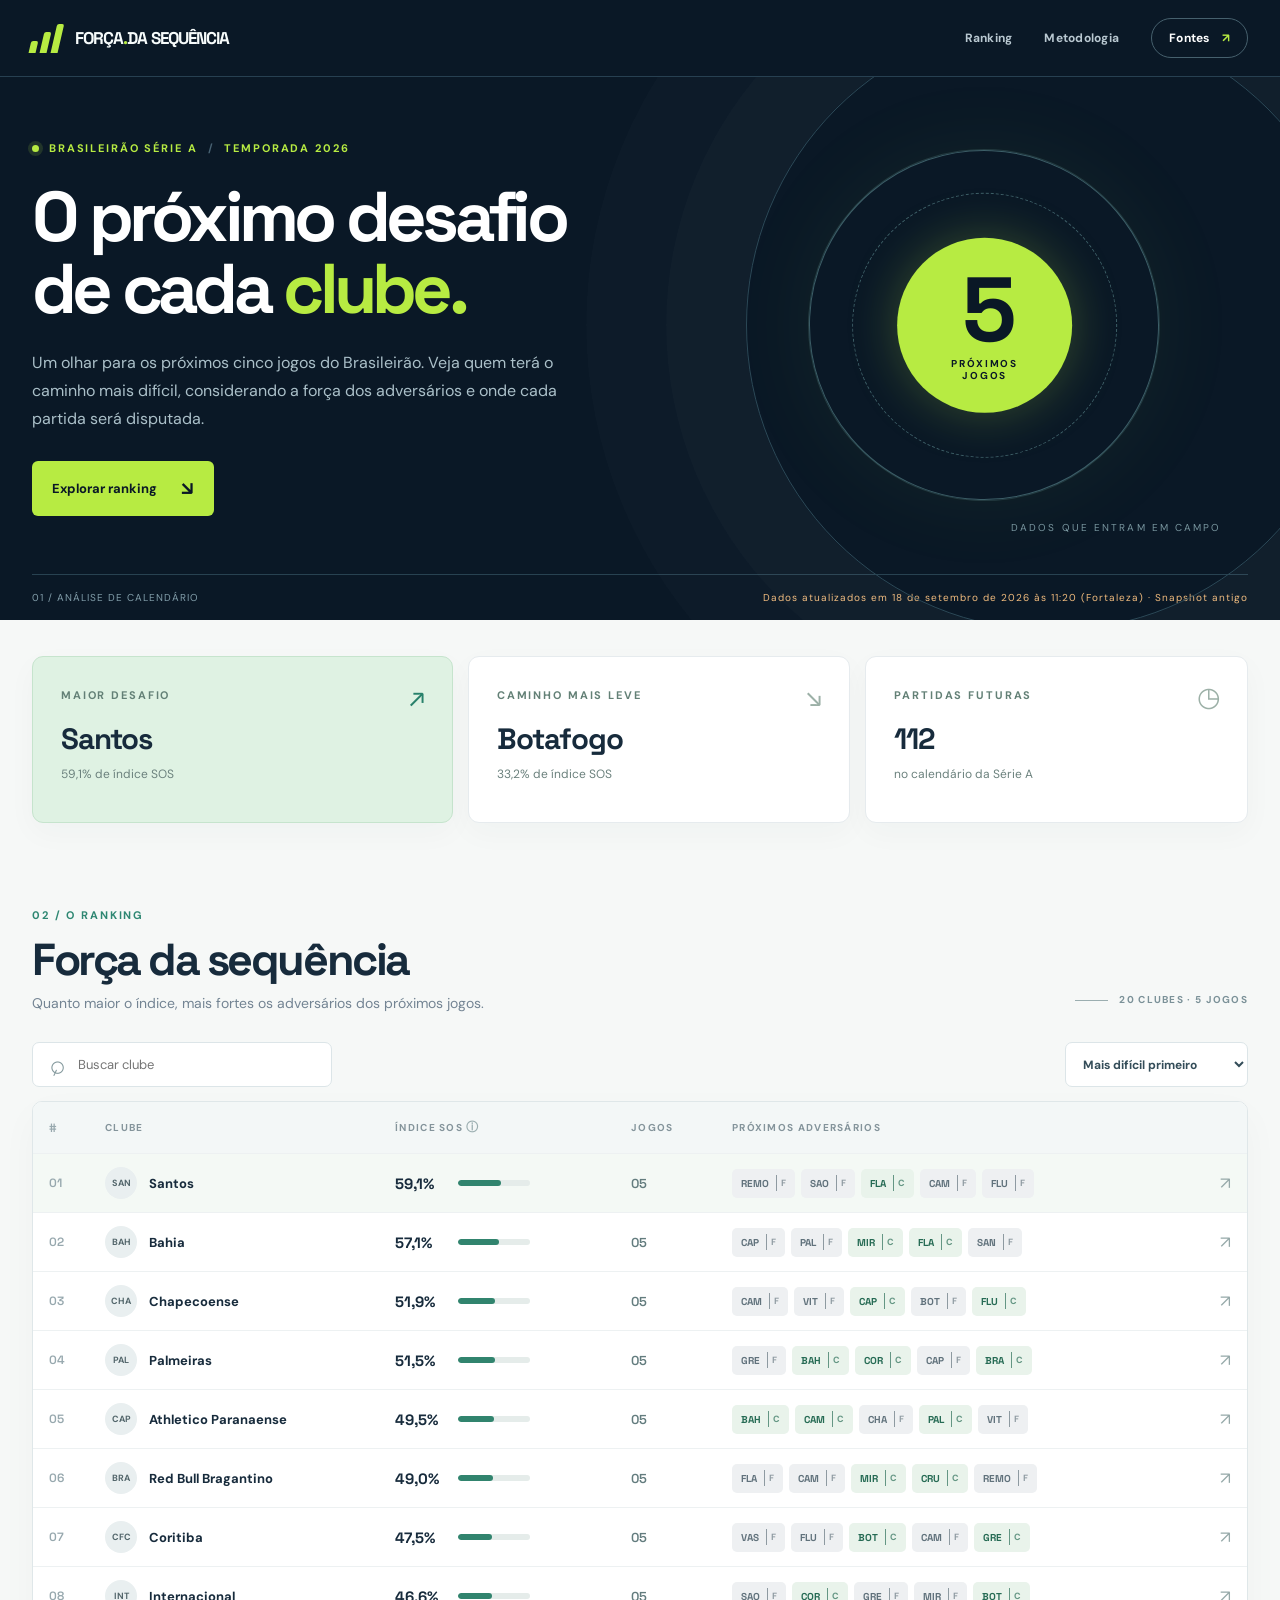
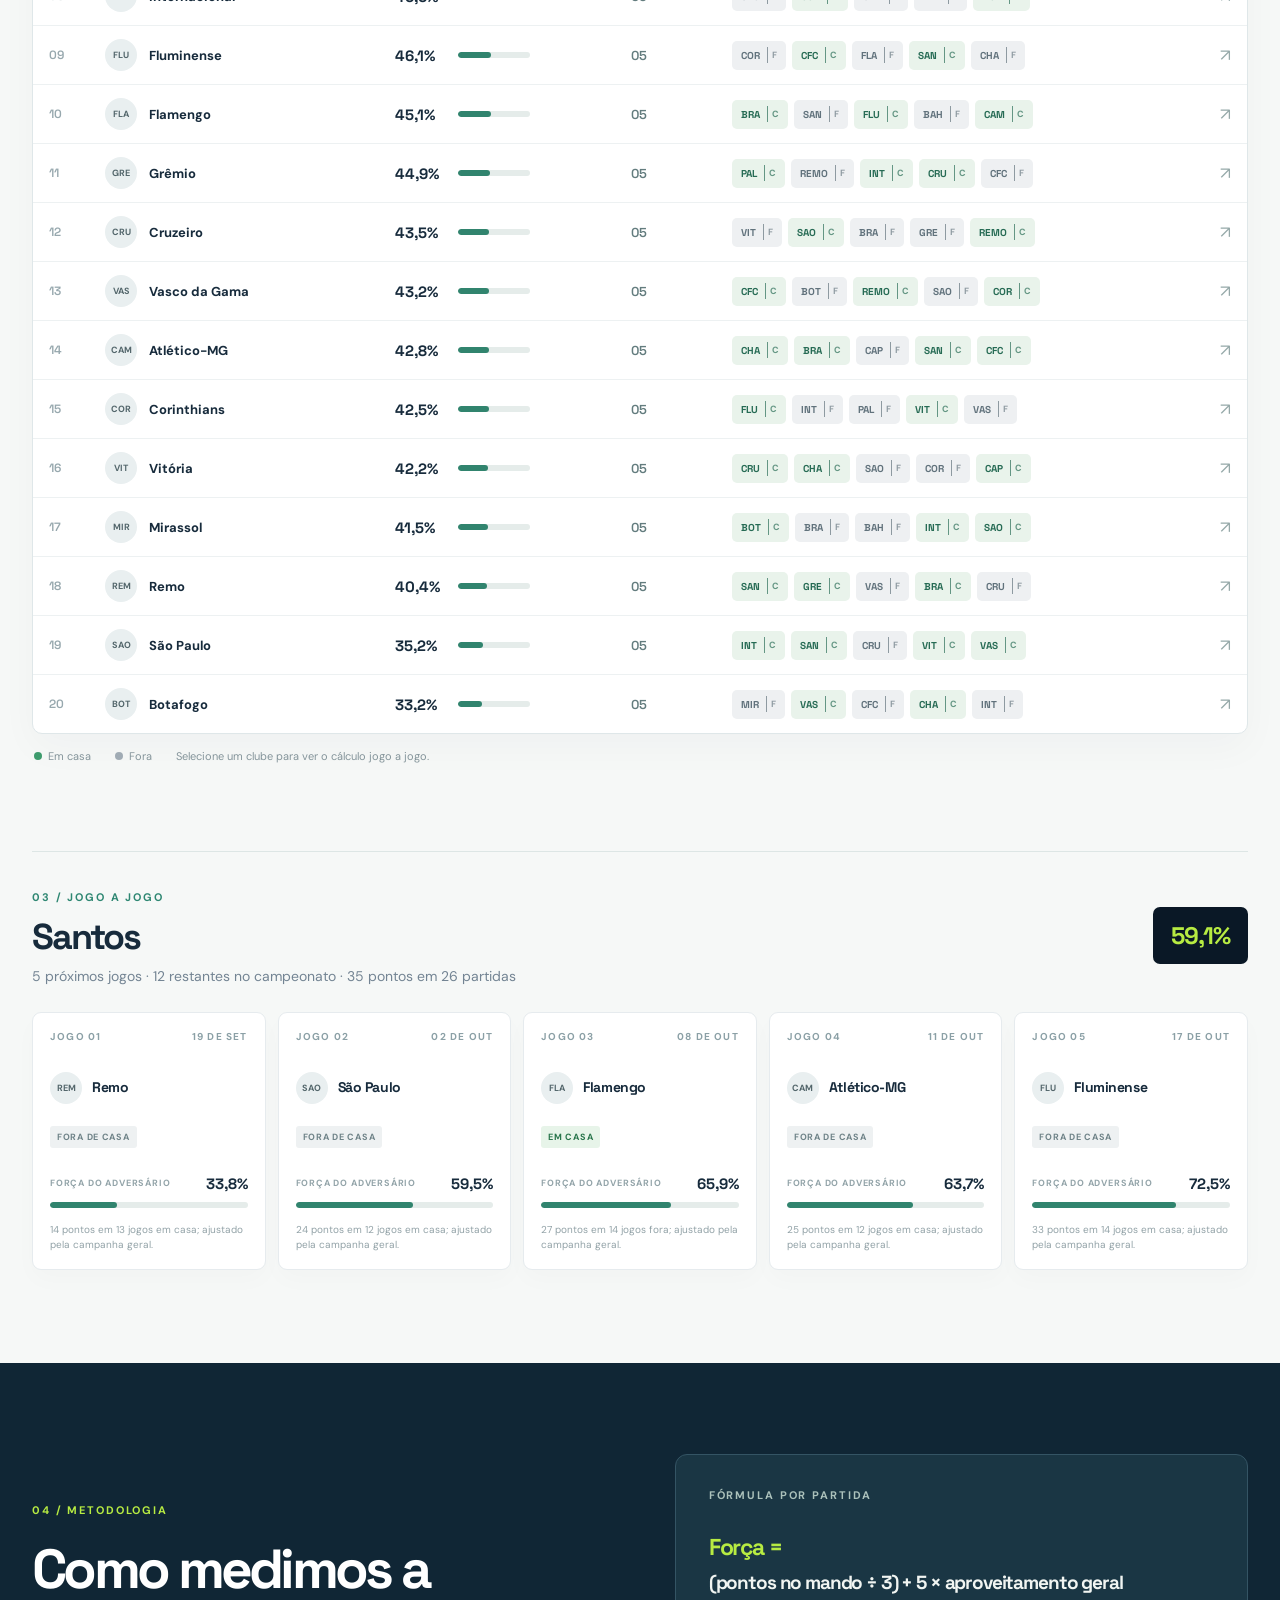
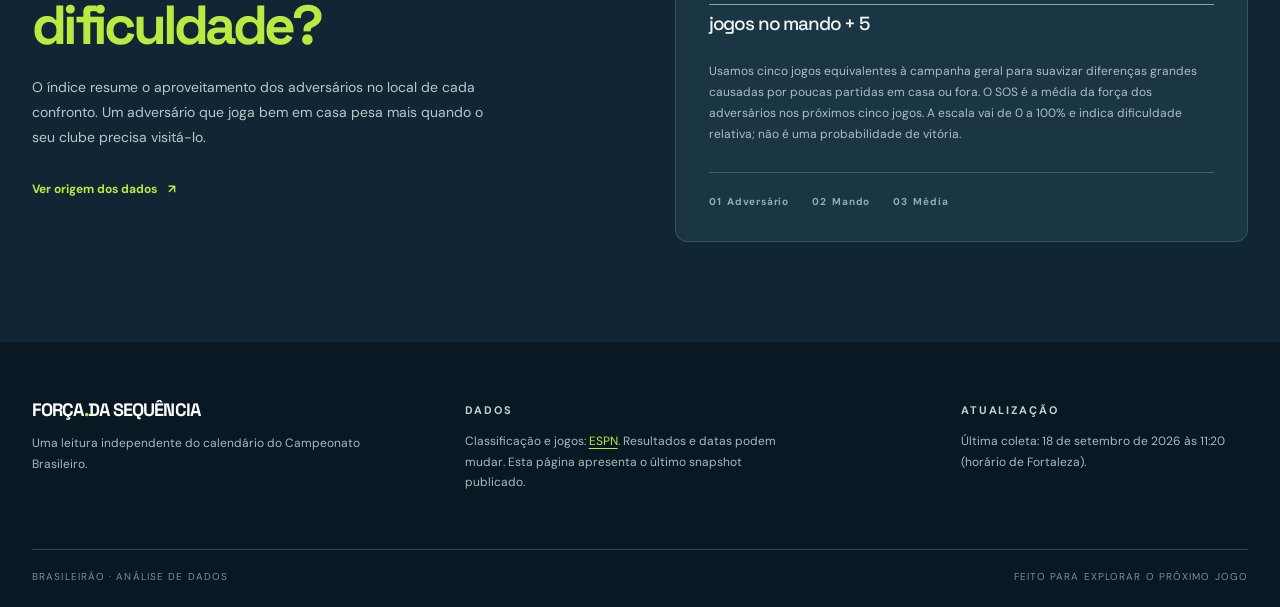
==== index.html @ 2ea79697 "feat: cria site de força da sequência do Brasileirão - substitui a coleta por páginas HTML por dados" ====
<!doctype html>
<html lang="pt-BR">
<head>
  <meta charset="utf-8">
  <meta name="viewport" content="width=device-width, initial-scale=1">
  <meta name="theme-color" content="#0a1826">
  <meta name="description" content="Ranking de dificuldade dos próximos cinco jogos de cada clube do Brasileirão Série A, com dados da ESPN e ajuste por mando de campo.">
  <title>Força da sequência | Brasileirão</title>
  <link rel="icon" type="image/svg+xml" href="favicon.svg">
  <link rel="preconnect" href="https://fonts.googleapis.com">
  <link rel="preconnect" href="https://fonts.gstatic.com" crossorigin>
  <link href="https://fonts.googleapis.com/css2?family=DM+Sans:wght@400;500;600;700&family=Space+Grotesk:wght@400;500;600;700&display=swap" rel="stylesheet">
  <link rel="stylesheet" href="assets/style.css">
  <script src="assets/app.js" defer></script>
</head>
<body>
  <header class="site-header">
    <div class="shell header-inner">
      <a class="brand" href="#top" aria-label="Força da sequência, início"><span class="brand-mark" aria-hidden="true"><i></i><i></i><i></i></span><span>FORÇA<span class="brand-accent">.</span>DA SEQUÊNCIA</span></a>
      <nav aria-label="Navegação principal"><a href="#ranking">Ranking</a><a href="#metodologia">Metodologia</a><a class="source-link" href="#fontes">Fontes <span aria-hidden="true">↗</span></a></nav>
    </div>
  </header>

  <main id="top">
    <section class="hero">
      <div class="shell hero-grid">
        <div class="hero-copy">
          <div class="eyebrow"><span class="live-dot"></span> BRASILEIRÃO SÉRIE A <span class="eyebrow-divider">/</span> <span id="season-label">TEMPORADA</span></div>
          <h1>O próximo desafio<br>de cada <em>clube.</em></h1>
          <p>Um olhar para os próximos cinco jogos do Brasileirão. Veja quem terá o caminho mais difícil, considerando a força dos adversários e onde cada partida será disputada.</p>
          <a class="primary-link" href="#ranking">Explorar ranking <span aria-hidden="true">↘</span></a>
        </div>
        <div class="hero-visual" aria-hidden="true">
          <div class="pitch pitch-outer"><div class="pitch pitch-middle"><div class="pitch pitch-inner"><span>5</span><small>PRÓXIMOS<br>JOGOS</small></div></div></div>
          <span class="visual-caption">DADOS QUE ENTRAM EM CAMPO</span>
        </div>
      </div>
      <div class="shell hero-bottom"><span>01 / ANÁLISE DE CALENDÁRIO</span><span id="refresh-label">Carregando dados…</span></div>
    </section>

    <section class="overview shell" aria-label="Resumo do ranking">
      <div class="overview-card overview-lead"><span class="stat-kicker">MAIOR DESAFIO</span><div class="stat-value" id="hardest-team">—</div><span class="stat-note" id="hardest-score">Aguardando dados</span><span class="stat-icon" aria-hidden="true">↗</span></div>
      <div class="overview-card"><span class="stat-kicker">CAMINHO MAIS LEVE</span><div class="stat-value" id="easiest-team">—</div><span class="stat-note" id="easiest-score">Aguardando dados</span><span class="stat-icon" aria-hidden="true">↘</span></div>
      <div class="overview-card"><span class="stat-kicker">PARTIDAS FUTURAS</span><div class="stat-value" id="remaining-games">—</div><span class="stat-note">no calendário da Série A</span><span class="stat-icon" aria-hidden="true">◷</span></div>
    </section>

    <section id="ranking" class="ranking-section shell">
      <div class="section-heading"><div><span class="section-kicker">02 / O RANKING</span><h2>Força da sequência</h2><p>Quanto maior o índice, mais fortes os adversários dos próximos jogos.</p></div><div class="heading-aside"><span class="aside-line"></span> 20 CLUBES · 5 JOGOS</div></div>
      <div class="toolbar"><label class="search-box"><span aria-hidden="true">⌕</span><span class="sr-only">Buscar clube</span><input id="search" type="search" placeholder="Buscar clube" autocomplete="off"></label><label class="sort-box"><span class="sr-only">Ordenar ranking</span><select id="sort"><option value="hardest">Mais difícil primeiro</option><option value="easiest">Mais fácil primeiro</option></select></label></div>
      <div class="table-frame"><table><thead><tr><th class="rank-cell">#</th><th>CLUBE</th><th>ÍNDICE SOS <span title="Média da força dos adversários no local dos próximos cinco jogos">ⓘ</span></th><th>JOGOS</th><th>PRÓXIMOS ADVERSÁRIOS</th><th class="action-cell"></th></tr></thead><tbody id="ranking-body"><tr><td colspan="6" class="table-message">Carregando ranking…</td></tr></tbody></table></div>
      <p class="table-footnote"><span class="legend-item"><i class="legend-home"></i> Em casa</span><span class="legend-item"><i class="legend-away"></i> Fora</span><span>Selecione um clube para ver o cálculo jogo a jogo.</span></p>
      <div id="page-error" class="page-error" role="alert" hidden></div>
    </section>

    <section id="detalhes" class="detail-section shell" aria-live="polite"><div class="detail-heading"><div><span class="section-kicker">03 / JOGO A JOGO</span><h2 id="detail-title">Selecione um clube</h2><p id="detail-subtitle">Veja como cada adversário contribui para o índice.</p></div><span class="detail-score" id="detail-score">—</span></div><div class="game-grid" id="game-grid"></div></section>

    <section id="metodologia" class="method-section"><div class="shell method-grid"><div><span class="section-kicker">04 / METODOLOGIA</span><h2>Como medimos a<br><em>dificuldade?</em></h2><p>O índice resume o aproveitamento dos adversários no local de cada confronto. Um adversário que joga bem em casa pesa mais quando o seu clube precisa visitá-lo.</p><a href="#fontes">Ver origem dos dados <span aria-hidden="true">↗</span></a></div><div class="formula-panel"><div class="formula-label">FÓRMULA POR PARTIDA</div><div class="formula">Força = <span>(pontos no mando ÷ 3) + 5 × aproveitamento geral</span><b>jogos no mando + 5</b></div><p>Usamos cinco jogos equivalentes à campanha geral para suavizar diferenças grandes causadas por poucas partidas em casa ou fora. O SOS é a média da força dos adversários nos próximos cinco jogos. A escala vai de 0 a 100% e indica dificuldade relativa; não é uma probabilidade de vitória.</p><div class="formula-meta"><span>01&nbsp; Adversário</span><span>02&nbsp; Mando</span><span>03&nbsp; Média</span></div></div></div></section>
  </main>

  <footer id="fontes"><div class="shell footer-grid"><div><span class="footer-brand">FORÇA<span>.</span>DA SEQUÊNCIA</span><p>Uma leitura independente do calendário do Campeonato Brasileiro.</p></div><div><span class="footer-label">DADOS</span><p>Classificação e jogos: <a id="standings-link" href="https://www.espn.com.br/futebol/classificacao/_/liga/bra.1" target="_blank" rel="noopener noreferrer">ESPN</a>. Resultados e datas podem mudar. Esta página apresenta o último snapshot publicado.</p></div><div><span class="footer-label">ATUALIZAÇÃO</span><p id="footer-updated">Carregando…</p></div></div><div class="shell footer-bottom"><span>BRASILEIRÃO · ANÁLISE DE DADOS</span><span>FEITO PARA EXPLORAR O PRÓXIMO JOGO</span></div></footer>
</body>
</html>
---- assets/style.css ----
:root{--navy:#0a1826;--navy-2:#102336;--ink:#172b3c;--muted:#738493;--line:#e6ebee;--paper:#f6f8f7;--green:#b7eb42;--teal:#176f69;--white:#fff}
*{box-sizing:border-box}html{scroll-behavior:smooth}body{margin:0;background:var(--paper);color:var(--ink);font-family:'DM Sans',sans-serif}button,input,select{font:inherit}a{color:inherit;text-decoration:none}.shell{width:min(1240px,calc(100% - 64px));margin:auto}.sr-only{position:absolute;width:1px;height:1px;padding:0;margin:-1px;overflow:hidden;clip:rect(0,0,0,0);white-space:nowrap;border:0}
.site-header{background:var(--navy);color:#f6fbfb;border-bottom:1px solid #274051}.header-inner{height:76px;display:flex;align-items:center;justify-content:space-between;gap:24px}.brand{display:flex;align-items:center;gap:13px;font-family:'Space Grotesk',sans-serif;font-weight:700;font-size:17px;letter-spacing:-.055em;white-space:nowrap}.brand-accent,.footer-brand span{color:var(--green)}.brand-mark{width:30px;height:30px;display:flex;align-items:flex-end;gap:4px;transform:skew(-13deg)}.brand-mark i{display:block;width:7px;background:var(--green);border-radius:2px 2px 0 0}.brand-mark i:nth-child(1){height:12px}.brand-mark i:nth-child(2){height:21px}.brand-mark i:nth-child(3){height:29px}.site-header nav{display:flex;align-items:center;gap:32px;font-size:12px;font-weight:700;letter-spacing:.02em}.site-header nav a{color:#b9c8d1;transition:color .2s}.site-header nav a:hover{color:var(--green)}.site-header nav .source-link{border:1px solid #46606d;border-radius:99px;padding:11px 17px;color:white}.source-link span{margin-left:9px;color:var(--green)}
.hero{background:var(--navy);color:var(--white);overflow:hidden}.hero-grid{min-height:480px;display:grid;grid-template-columns:1.3fr 1fr;align-items:center;position:relative}.hero-copy{padding:64px 0 58px;position:relative;z-index:2}.eyebrow,.section-kicker,.stat-kicker,.formula-label,.footer-label{font-size:11px;letter-spacing:.17em;font-weight:700}.eyebrow{display:flex;align-items:center;gap:10px;color:var(--green)}.eyebrow-divider{color:#486273}.live-dot{height:7px;width:7px;border-radius:50%;background:var(--green);box-shadow:0 0 0 4px #b7eb4222}.hero h1,.method-section h2{font:700 clamp(46px,5.5vw,78px)/1.02 'Space Grotesk',sans-serif;letter-spacing:-.067em;margin:27px 0 23px}.hero h1 em,.method-section h2 em{font-style:normal;color:var(--green)}.hero-copy>p{font-size:16px;line-height:1.75;color:#abc0c9;max-width:580px;margin:0 0 28px}.primary-link{background:var(--green);color:var(--navy);border-radius:6px;padding:15px 20px;display:inline-flex;gap:24px;align-items:center;font-weight:700;font-size:13px;transition:transform .2s,background .2s}.primary-link:hover{transform:translateY(-2px);background:#c9fa64}.primary-link span{font-size:19px}.hero-visual{height:100%;min-height:400px;position:relative;display:grid;place-items:center}.hero-visual:before{content:'';position:absolute;width:610px;height:610px;border:1px solid #2c4957;border-radius:50%;left:5%;top:50%;transform:translateY(-50%);box-shadow:0 0 0 80px #ffffff04,0 0 0 160px #ffffff03}.pitch{border:1px solid #3c5e67;border-radius:50%;display:grid;place-items:center}.pitch-outer{width:350px;height:350px;transform:rotate(-19deg);box-shadow:0 0 0 1px #44666a66,0 0 90px #9adc3b10}.pitch-middle{width:265px;height:265px;border-style:dashed}.pitch-inner{width:175px;height:175px;background:var(--green);color:var(--navy);display:flex;flex-direction:column;justify-content:center;align-items:center;transform:rotate(19deg);border:none;box-shadow:0 0 50px #b7eb4240}.pitch-inner span{font:700 91px/.9 'Space Grotesk',sans-serif;letter-spacing:-.1em}.pitch-inner small{font-size:10px;line-height:1.2;letter-spacing:.19em;font-weight:700;text-align:center;margin-top:7px}.visual-caption{position:absolute;bottom:40px;right:5%;font-size:10px;color:#78959e;letter-spacing:.21em}.hero-bottom{height:46px;border-top:1px solid #284251;display:flex;align-items:center;justify-content:space-between;color:#829eaa;font-size:10px;letter-spacing:.1em}.hero-bottom .stale{color:#f1bb7d}
.overview{display:grid;grid-template-columns:1.1fr 1fr 1fr;gap:15px;margin-top:36px;margin-bottom:80px}.overview-card{background:#fff;border:1px solid var(--line);border-radius:11px;padding:26px 28px 25px;min-height:167px;position:relative;box-shadow:0 10px 30px #1b354508}.overview-lead{background:#dff2e3;border-color:#c6e4cd}.stat-kicker{color:#638076}.stat-value{font:700 clamp(22px,2.3vw,30px)/1.2 'Space Grotesk',sans-serif;letter-spacing:-.04em;margin:18px 0 5px;max-width:90%}.stat-note{font-size:12px;color:#6b817d}.stat-icon{position:absolute;right:26px;top:22px;color:#9cb0a7;font-size:27px;font-family:'Space Grotesk',sans-serif}.overview-lead .stat-icon{color:#28816b}
.ranking-section{padding-bottom:88px;scroll-margin-top:28px}.section-heading{display:flex;justify-content:space-between;align-items:end;margin-bottom:28px}.section-kicker{color:#2e8772}.section-heading h2,.detail-heading h2{font:700 clamp(31px,3.5vw,46px)/1.08 'Space Grotesk',sans-serif;letter-spacing:-.055em;margin:12px 0 9px}.section-heading p,.detail-heading p{color:var(--muted);font-size:14px;margin:0;line-height:1.5}.heading-aside{font-size:10px;letter-spacing:.13em;font-weight:700;color:#7b9198;white-space:nowrap;padding-bottom:8px}.aside-line{display:inline-block;width:33px;height:1px;background:#9baeb0;vertical-align:middle;margin-right:8px}.toolbar{display:flex;justify-content:space-between;gap:12px;margin-bottom:14px}.search-box,.sort-box{background:#fff;border:1px solid #dce5e8;border-radius:7px;display:flex;align-items:center;height:45px}.search-box{width:300px;padding:0 15px;gap:12px}.search-box span[aria-hidden]{font-size:27px;line-height:1;color:#84999d;transform:rotate(-20deg)}.search-box input{border:0;outline:0;min-width:0;width:100%;font-size:13px;background:transparent;color:var(--ink)}.search-box:focus-within,.sort-box:focus-within{outline:2px solid #76b799;outline-offset:1px}.sort-box select{height:100%;padding:0 34px 0 13px;border:0;outline:0;background:transparent;font-size:12px;font-weight:700;color:#344d59;cursor:pointer}.table-frame{border:1px solid #dfe7e9;background:white;border-radius:10px;overflow-x:auto;box-shadow:0 14px 38px #162b3b08}table{border-collapse:collapse;width:100%;min-width:920px}thead{background:#f3f7f7}th{text-align:left;font-size:10px;letter-spacing:.13em;color:#84949b;font-weight:700;padding:17px 16px;white-space:nowrap}th:nth-child(2){min-width:210px}th:nth-child(3){min-width:174px}th:nth-child(5){min-width:360px}th span{letter-spacing:0;font-size:12px;color:#9baeb0}tbody tr{border-top:1px solid #edf1f2;transition:background .15s}tbody tr:hover,tbody tr.selected{background:#f4f9f5}td{padding:13px 16px;font-size:13px}.rank-cell{width:56px;color:#97a8ae;font:600 12px 'Space Grotesk',sans-serif}.team-button{border:0;background:transparent;cursor:pointer;display:flex;align-items:center;gap:12px;text-align:left;padding:0;color:var(--ink);font-weight:700;max-width:100%}.team-button:hover span:last-child{text-decoration:underline;text-decoration-color:#73b78d;text-underline-offset:3px}.team-badge{height:32px;width:32px;flex:0 0 32px;display:grid;place-items:center;background:#e9eff0;border-radius:50%;font-size:9px;font-weight:700;color:#53666b;position:relative;overflow:hidden}.team-badge img{height:28px;width:28px;object-fit:contain;position:absolute;background:#e9eff0}.score-cell{display:flex;align-items:center;gap:12px}.score-cell strong{font:700 15px 'Space Grotesk',sans-serif;min-width:51px}.score-track,.game-track{display:block;background:#e5ecea;height:6px;border-radius:5px;overflow:hidden}.score-track{width:72px}.score-fill,.game-track span{display:block;height:100%;background:#31846e;border-radius:5px}.games-count{font:600 13px 'Space Grotesk',sans-serif;color:#637c7e}.opponent-list{display:flex;gap:6px;white-space:nowrap}.opponent-chip{height:29px;display:flex;align-items:center;border-radius:5px;background:#e9f3eb;color:#266b54;padding:0 5px 0 9px;gap:7px}.opponent-chip.away{background:#eef0f2;color:#61727c}.opponent-chip b{font:700 10px 'Space Grotesk',sans-serif}.opponent-chip small{font:700 9px 'DM Sans',sans-serif;opacity:.68;padding:2px 4px;border-left:1px solid currentColor}.action-cell{width:34px;color:#96a9a9}.row-arrow{font-size:17px}.table-message{text-align:center;padding:42px;color:#71838b}.table-footnote{margin:15px 2px 0;color:#84949a;display:flex;gap:24px;align-items:center;font-size:11px;flex-wrap:wrap}.legend-item{display:inline-flex;align-items:center;gap:6px}.legend-item i{width:8px;height:8px;display:inline-block;border-radius:50%}.legend-home{background:#3d9b6d}.legend-away{background:#a0abb4}.page-error{background:#fff1e8;color:#8a3a19;padding:16px;border-radius:7px;margin-top:16px;font-size:13px;line-height:1.5}
.detail-section{padding:33px 0 93px;border-top:1px solid #dde6e5;scroll-margin-top:26px}.detail-heading{display:flex;justify-content:space-between;align-items:center;gap:20px;margin-bottom:25px}.detail-heading h2{font-size:36px}.detail-score{background:var(--navy);color:var(--green);font:700 24px 'Space Grotesk',sans-serif;letter-spacing:-.04em;border-radius:7px;padding:13px 18px}.game-grid{display:grid;grid-template-columns:repeat(5,minmax(0,1fr));gap:12px}.game-card{min-width:0;background:white;border:1px solid var(--line);border-radius:9px;padding:17px;box-shadow:0 10px 25px #1a3b4805}.game-top{display:flex;justify-content:space-between;color:#8ba0a6;font-size:10px;letter-spacing:.12em;font-weight:700}.game-opponent{display:flex;align-items:center;gap:10px;margin:25px 0 16px;min-height:40px}.game-opponent strong{font:700 14px/1.2 'Space Grotesk',sans-serif;letter-spacing:-.03em}.venue-tag{font-size:9px;letter-spacing:.08em;font-weight:700;padding:5px 7px;background:#e7f4e9;border-radius:3px;color:#28754b}.venue-tag.away{background:#eef1f2;color:#6f8388}.game-score{display:flex;justify-content:space-between;align-items:center;gap:8px;margin-top:29px}.game-score span{font-size:9px;line-height:1.2;letter-spacing:.09em;font-weight:700;color:#93a4a9}.game-score b{font:700 15px 'Space Grotesk',sans-serif}.game-track{margin-top:9px}.game-explanation{font-size:10px;line-height:1.5;color:#92a2a7;margin:14px 0 0}.no-games{font-size:14px;color:var(--muted)}
.method-section{background:#102635;color:white;padding:91px 0 100px}.method-grid{display:grid;grid-template-columns:1fr 1.1fr;gap:10%;align-items:center}.method-section .section-kicker{color:var(--green)}.method-section h2{font-size:clamp(39px,4.3vw,59px);margin:22px 0}.method-grid>div:first-child>p{color:#b7c8cb;font-size:14px;line-height:1.8;max-width:455px}.method-grid a{font-size:12px;color:var(--green);font-weight:700;display:inline-block;margin-top:17px}.method-grid a span{margin-left:8px}.formula-panel{background:#1a3644;border:1px solid #345464;border-radius:12px;padding:33px}.formula-label{color:#abc1bb}.formula{margin:31px 0 24px;color:var(--green);font:700 23px/1.3 'Space Grotesk',sans-serif;letter-spacing:-.05em}.formula span,.formula b{display:block;font-size:19px;color:#f1f5f2}.formula span{margin-top:8px;border-bottom:1px solid #89a5a2;padding-bottom:9px}.formula b{padding-top:7px;font-weight:500}.formula-panel p{font-size:12px;line-height:1.75;color:#acbfc5}.formula-meta{border-top:1px solid #41606d;margin-top:27px;padding-top:22px;display:flex;gap:23px;color:#92afad;font-size:10px;letter-spacing:.08em;font-weight:700}
footer{background:#091923;color:#a8bac1;padding:56px 0 0}.footer-grid{display:grid;grid-template-columns:1.2fr 1.4fr .9fr;gap:50px}.footer-brand{font:700 18px 'Space Grotesk',sans-serif;color:white;letter-spacing:-.05em}.footer-label{color:#c0d3d4}.footer-grid p{line-height:1.7;font-size:12px;max-width:330px}.footer-grid a{color:var(--green);text-decoration:underline;text-underline-offset:3px}.footer-bottom{border-top:1px solid #2d4650;margin-top:45px;padding:20px 0 24px;display:flex;justify-content:space-between;font-size:10px;letter-spacing:.11em;color:#779198}
@media(max-width:1000px){.game-grid{grid-template-columns:repeat(3,minmax(0,1fr))}.hero-visual{opacity:.65}.hero-grid{grid-template-columns:1.3fr .7fr}.pitch-outer{width:280px;height:280px}.pitch-middle{width:210px;height:210px}.pitch-inner{width:145px;height:145px}.pitch-inner span{font-size:72px}.method-grid{gap:5%}}
@media(max-width:700px){.shell{width:min(100% - 34px,560px)}.header-inner{height:65px}.brand{font-size:14px}.brand-mark{transform:skew(-13deg) scale(.85)}.site-header nav{gap:15px;font-size:11px}.site-header nav a:nth-child(2){display:none}.site-header nav .source-link{padding:8px 10px}.hero-grid{min-height:440px;display:block}.hero-copy{padding:65px 0 70px}.hero h1{font-size:clamp(44px,9.2vw,65px)}.hero-copy>p{font-size:14px;max-width:430px}.hero-visual{position:absolute;right:-215px;top:60px;opacity:.22;min-height:0;width:390px;height:370px}.visual-caption{display:none}.hero-bottom{height:auto;min-height:51px;gap:14px;font-size:9px;line-height:1.5}.hero-bottom span:last-child{text-align:right}.overview{grid-template-columns:1fr 1fr;margin-top:19px;margin-bottom:67px}.overview-lead{grid-column:span 2}.overview-card{padding:21px;min-height:136px}.stat-value{font-size:21px}.stat-icon{right:18px;top:18px;font-size:23px}.section-heading{align-items:start}.heading-aside{display:none}.section-heading h2{font-size:34px}.toolbar{flex-wrap:wrap}.search-box{flex:1;min-width:180px}.sort-box{flex:1;min-width:170px}.sort-box select{width:100%}.detail-section{padding-bottom:70px}.detail-heading h2{font-size:31px}.detail-score{font-size:18px;padding:11px}.game-grid{grid-template-columns:repeat(2,minmax(0,1fr))}.method-section{padding:65px 0}.method-grid{grid-template-columns:1fr;gap:38px}.method-section h2{font-size:43px}.formula-panel{padding:24px}.footer-grid{grid-template-columns:1fr;gap:18px}.footer-bottom span:last-child{display:none}}
@media(max-width:420px){.brand{font-size:12px;gap:7px}.site-header nav a:first-child{display:none}.overview-card:not(.overview-lead) .stat-value{font-size:18px}.game-grid{grid-template-columns:1fr}.game-card{padding:20px}.game-opponent{margin:18px 0}.game-score{margin-top:18px}.formula{font-size:20px}.formula span,.formula b{font-size:16px}}
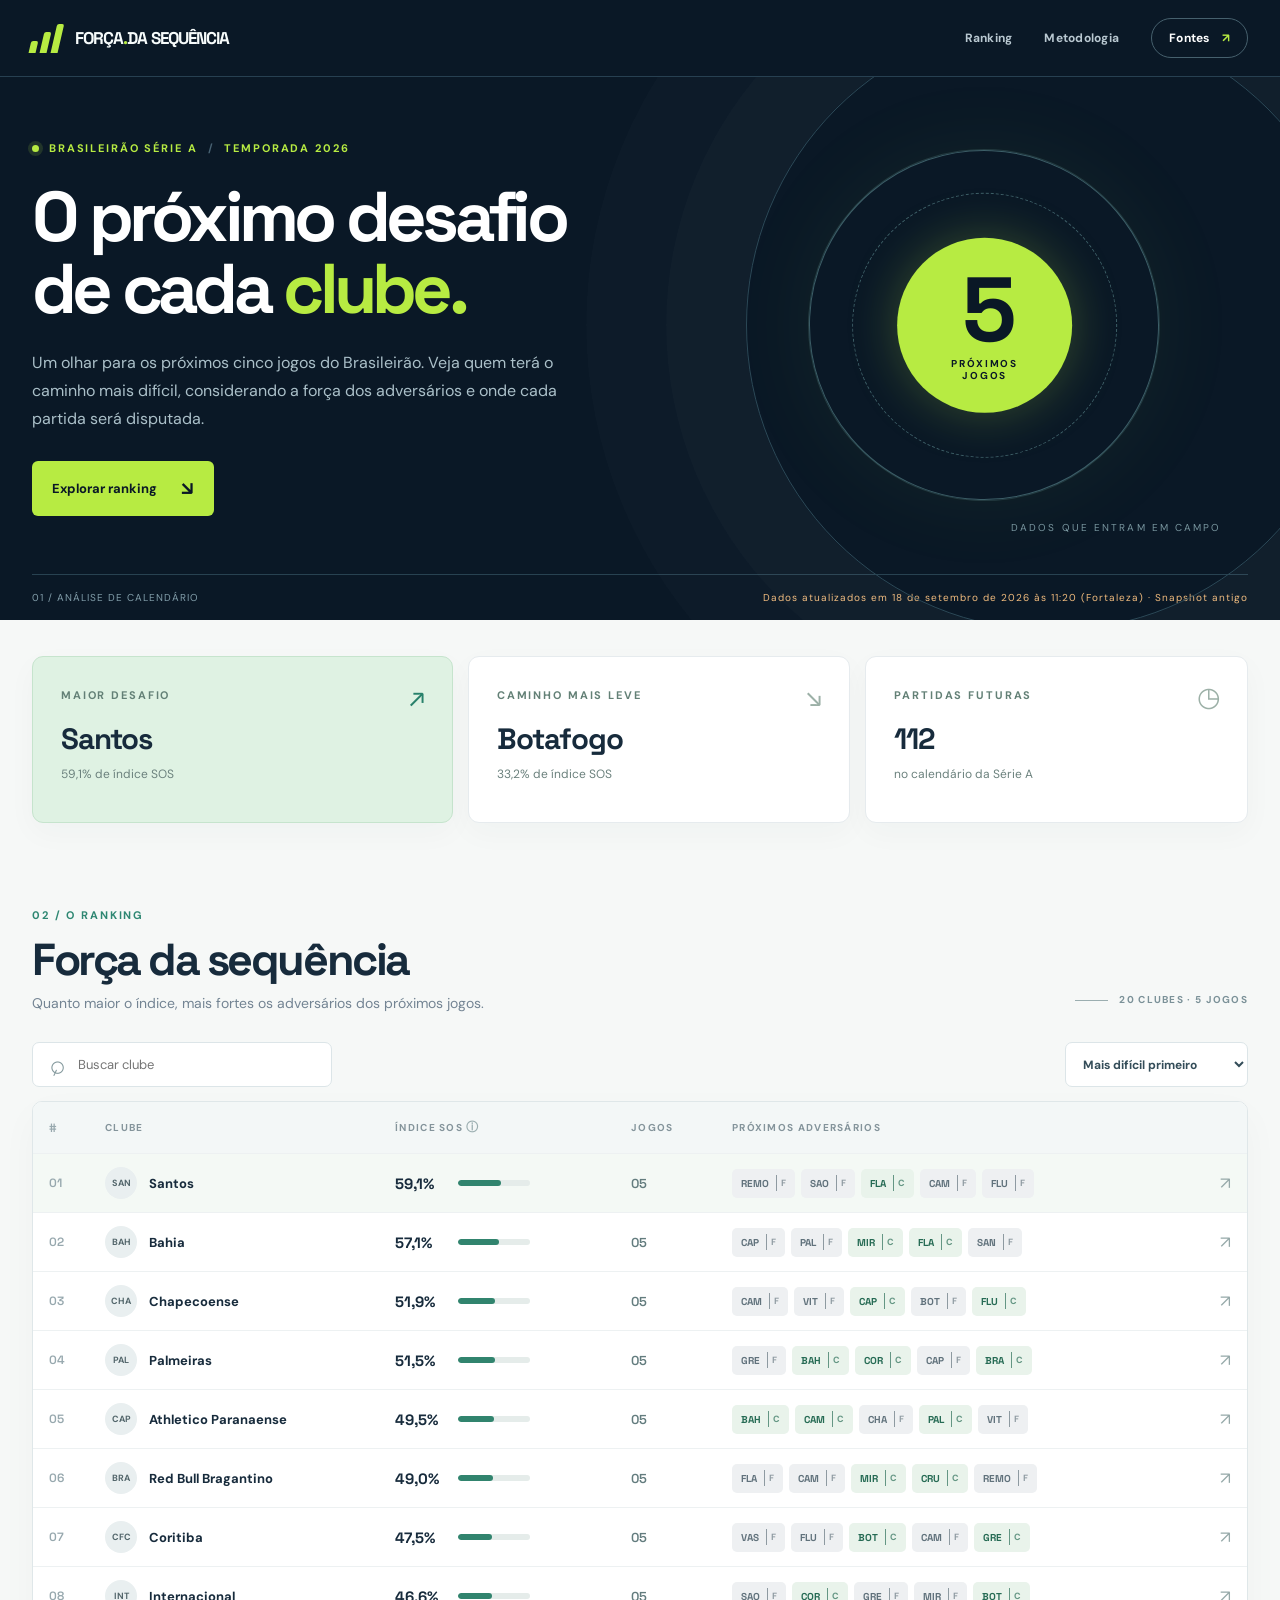
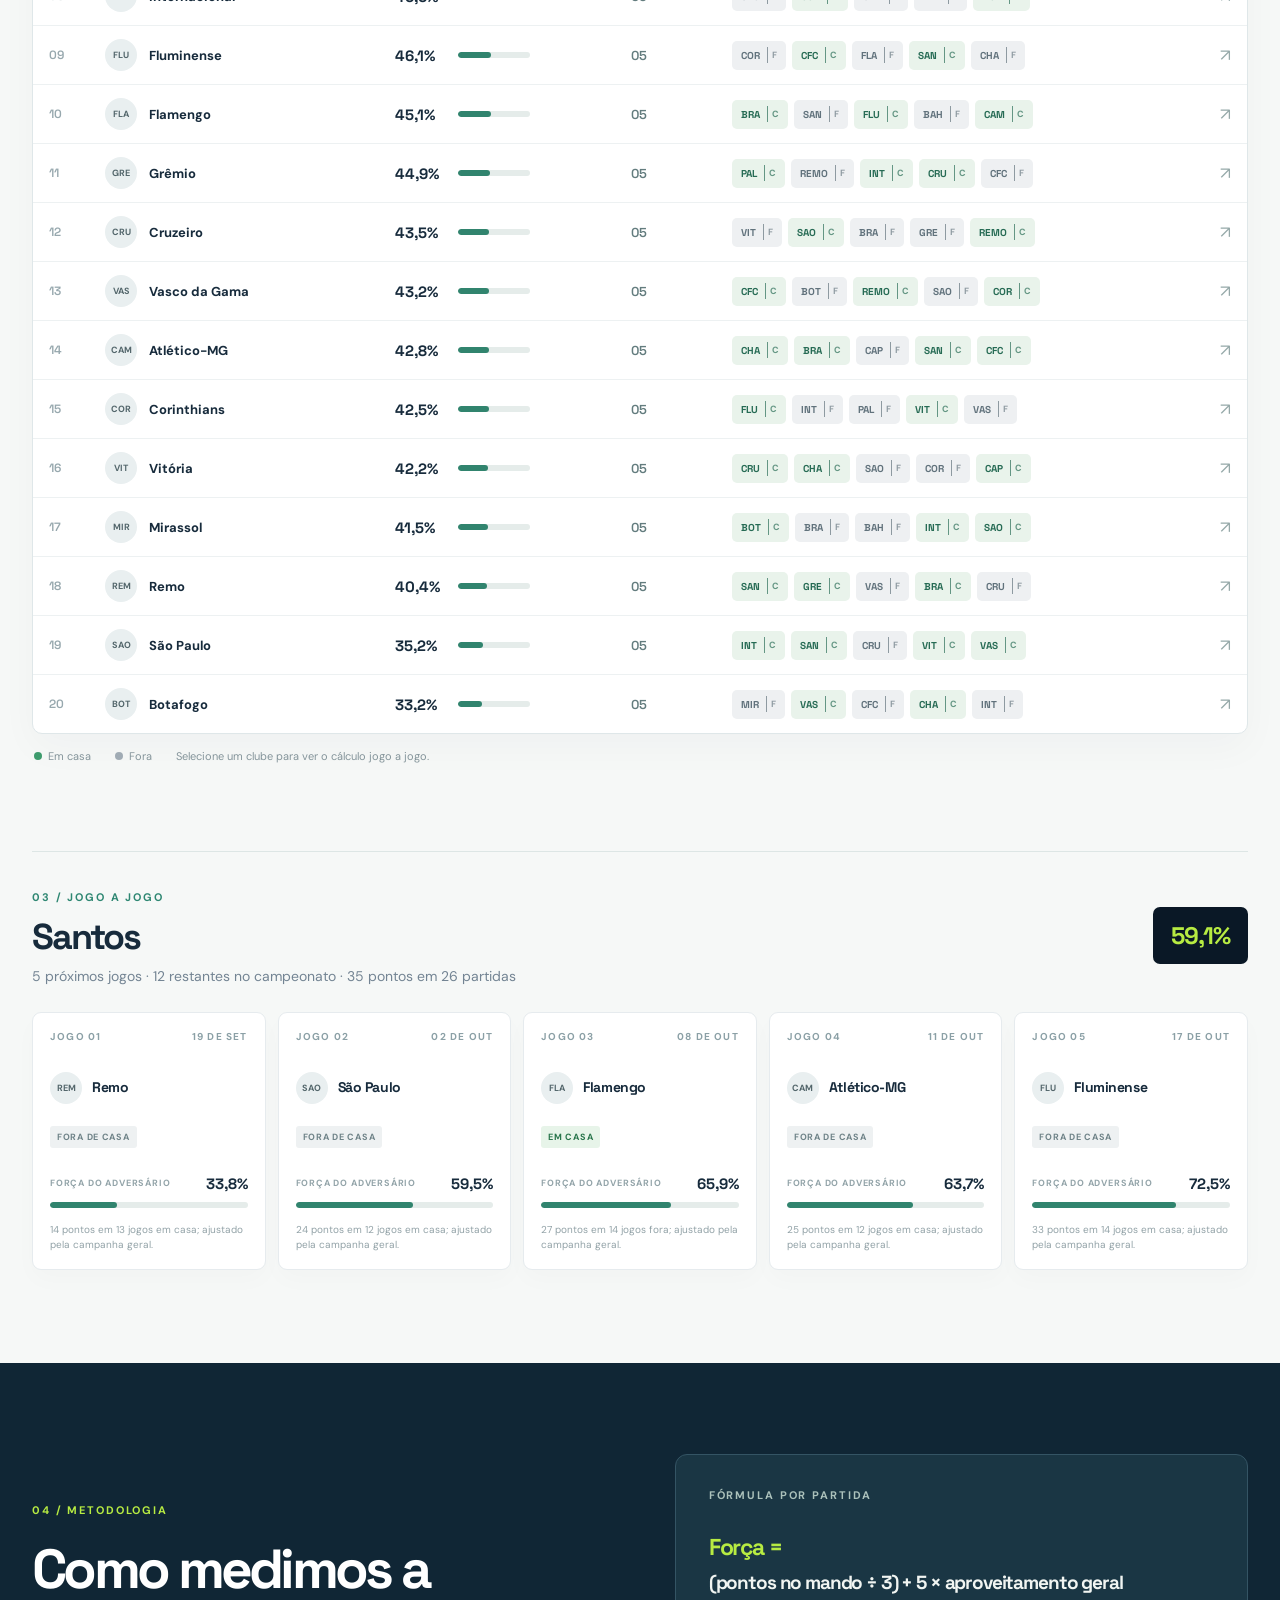
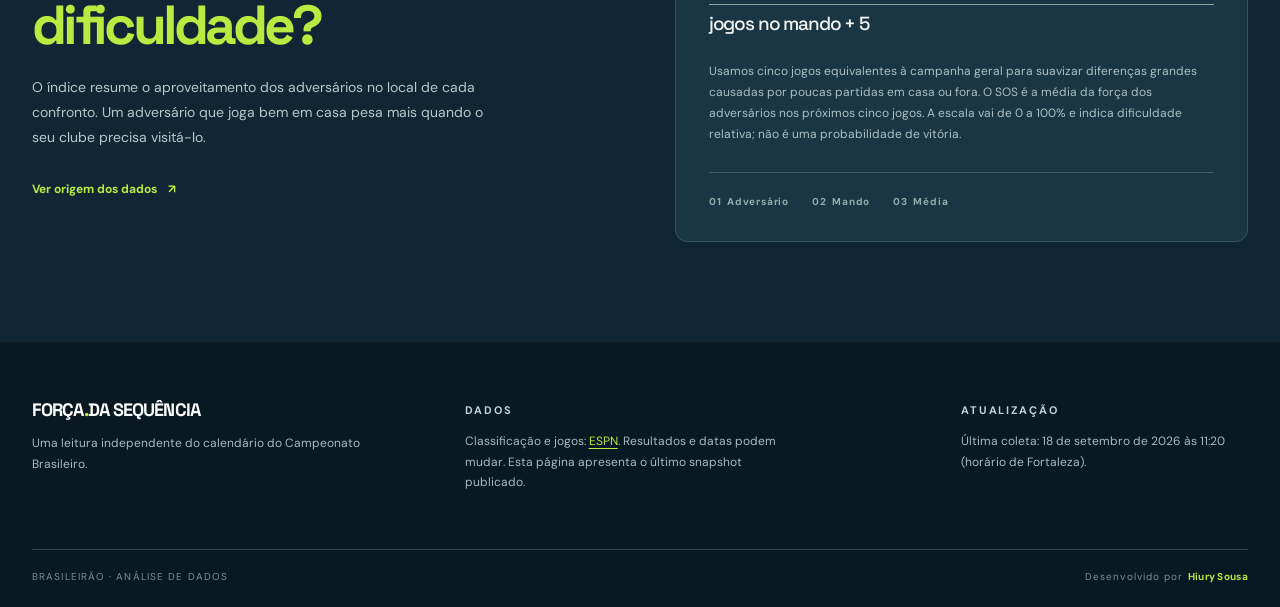
==== commit ebc9b7bc: "feat: add linkedin no rodape." ====
--- a/index.html
+++ b/index.html
@@ -57,6 +57,6 @@
     <section id="metodologia" class="method-section"><div class="shell method-grid"><div><span class="section-kicker">04 / METODOLOGIA</span><h2>Como medimos a<br><em>dificuldade?</em></h2><p>O índice resume o aproveitamento dos adversários no local de cada confronto. Um adversário que joga bem em casa pesa mais quando o seu clube precisa visitá-lo.</p><a href="#fontes">Ver origem dos dados <span aria-hidden="true">↗</span></a></div><div class="formula-panel"><div class="formula-label">FÓRMULA POR PARTIDA</div><div class="formula">Força = <span>(pontos no mando ÷ 3) + 5 × aproveitamento geral</span><b>jogos no mando + 5</b></div><p>Usamos cinco jogos equivalentes à campanha geral para suavizar diferenças grandes causadas por poucas partidas em casa ou fora. O SOS é a média da força dos adversários nos próximos cinco jogos. A escala vai de 0 a 100% e indica dificuldade relativa; não é uma probabilidade de vitória.</p><div class="formula-meta"><span>01&nbsp; Adversário</span><span>02&nbsp; Mando</span><span>03&nbsp; Média</span></div></div></div></section>
   </main>
 
-  <footer id="fontes"><div class="shell footer-grid"><div><span class="footer-brand">FORÇA<span>.</span>DA SEQUÊNCIA</span><p>Uma leitura independente do calendário do Campeonato Brasileiro.</p></div><div><span class="footer-label">DADOS</span><p>Classificação e jogos: <a id="standings-link" href="https://www.espn.com.br/futebol/classificacao/_/liga/bra.1" target="_blank" rel="noopener noreferrer">ESPN</a>. Resultados e datas podem mudar. Esta página apresenta o último snapshot publicado.</p></div><div><span class="footer-label">ATUALIZAÇÃO</span><p id="footer-updated">Carregando…</p></div></div><div class="shell footer-bottom"><span>BRASILEIRÃO · ANÁLISE DE DADOS</span><span>FEITO PARA EXPLORAR O PRÓXIMO JOGO</span></div></footer>
+  <footer id="fontes"><div class="shell footer-grid"><div><span class="footer-brand">FORÇA<span>.</span>DA SEQUÊNCIA</span><p>Uma leitura independente do calendário do Campeonato Brasileiro.</p></div><div><span class="footer-label">DADOS</span><p>Classificação e jogos: <a id="standings-link" href="https://www.espn.com.br/futebol/classificacao/_/liga/bra.1" target="_blank" rel="noopener noreferrer">ESPN</a>. Resultados e datas podem mudar. Esta página apresenta o último snapshot publicado.</p></div><div><span class="footer-label">ATUALIZAÇÃO</span><p id="footer-updated">Carregando…</p></div></div><div class="shell footer-bottom"><span>BRASILEIRÃO · ANÁLISE DE DADOS</span><span>Desenvolvido por <a href="https://www.linkedin.com/in/hiurysousa/" target="_blank" rel="noopener noreferrer">Hiury Sousa</a></span></div></footer>
 </body>
 </html>
--- a/assets/style.css
+++ b/assets/style.css
@@ -10,3 +10,6 @@
 @media(max-width:1000px){.game-grid{grid-template-columns:repeat(3,minmax(0,1fr))}.hero-visual{opacity:.65}.hero-grid{grid-template-columns:1.3fr .7fr}.pitch-outer{width:280px;height:280px}.pitch-middle{width:210px;height:210px}.pitch-inner{width:145px;height:145px}.pitch-inner span{font-size:72px}.method-grid{gap:5%}}
 @media(max-width:700px){.shell{width:min(100% - 34px,560px)}.header-inner{height:65px}.brand{font-size:14px}.brand-mark{transform:skew(-13deg) scale(.85)}.site-header nav{gap:15px;font-size:11px}.site-header nav a:nth-child(2){display:none}.site-header nav .source-link{padding:8px 10px}.hero-grid{min-height:440px;display:block}.hero-copy{padding:65px 0 70px}.hero h1{font-size:clamp(44px,9.2vw,65px)}.hero-copy>p{font-size:14px;max-width:430px}.hero-visual{position:absolute;right:-215px;top:60px;opacity:.22;min-height:0;width:390px;height:370px}.visual-caption{display:none}.hero-bottom{height:auto;min-height:51px;gap:14px;font-size:9px;line-height:1.5}.hero-bottom span:last-child{text-align:right}.overview{grid-template-columns:1fr 1fr;margin-top:19px;margin-bottom:67px}.overview-lead{grid-column:span 2}.overview-card{padding:21px;min-height:136px}.stat-value{font-size:21px}.stat-icon{right:18px;top:18px;font-size:23px}.section-heading{align-items:start}.heading-aside{display:none}.section-heading h2{font-size:34px}.toolbar{flex-wrap:wrap}.search-box{flex:1;min-width:180px}.sort-box{flex:1;min-width:170px}.sort-box select{width:100%}.detail-section{padding-bottom:70px}.detail-heading h2{font-size:31px}.detail-score{font-size:18px;padding:11px}.game-grid{grid-template-columns:repeat(2,minmax(0,1fr))}.method-section{padding:65px 0}.method-grid{grid-template-columns:1fr;gap:38px}.method-section h2{font-size:43px}.formula-panel{padding:24px}.footer-grid{grid-template-columns:1fr;gap:18px}.footer-bottom span:last-child{display:none}}
 @media(max-width:420px){.brand{font-size:12px;gap:7px}.site-header nav a:first-child{display:none}.overview-card:not(.overview-lead) .stat-value{font-size:18px}.game-grid{grid-template-columns:1fr}.game-card{padding:20px}.game-opponent{margin:18px 0}.game-score{margin-top:18px}.formula{font-size:20px}.formula span,.formula b{font-size:16px}}
+.footer-bottom a{color:var(--green);font-weight:700;text-decoration:none;letter-spacing:.03em}
+.footer-bottom a:hover,.footer-bottom a:focus-visible{text-decoration:underline;text-underline-offset:3px}
+@media(max-width:700px){.footer-bottom{gap:8px;flex-wrap:wrap}.footer-bottom span:last-child{display:inline}}
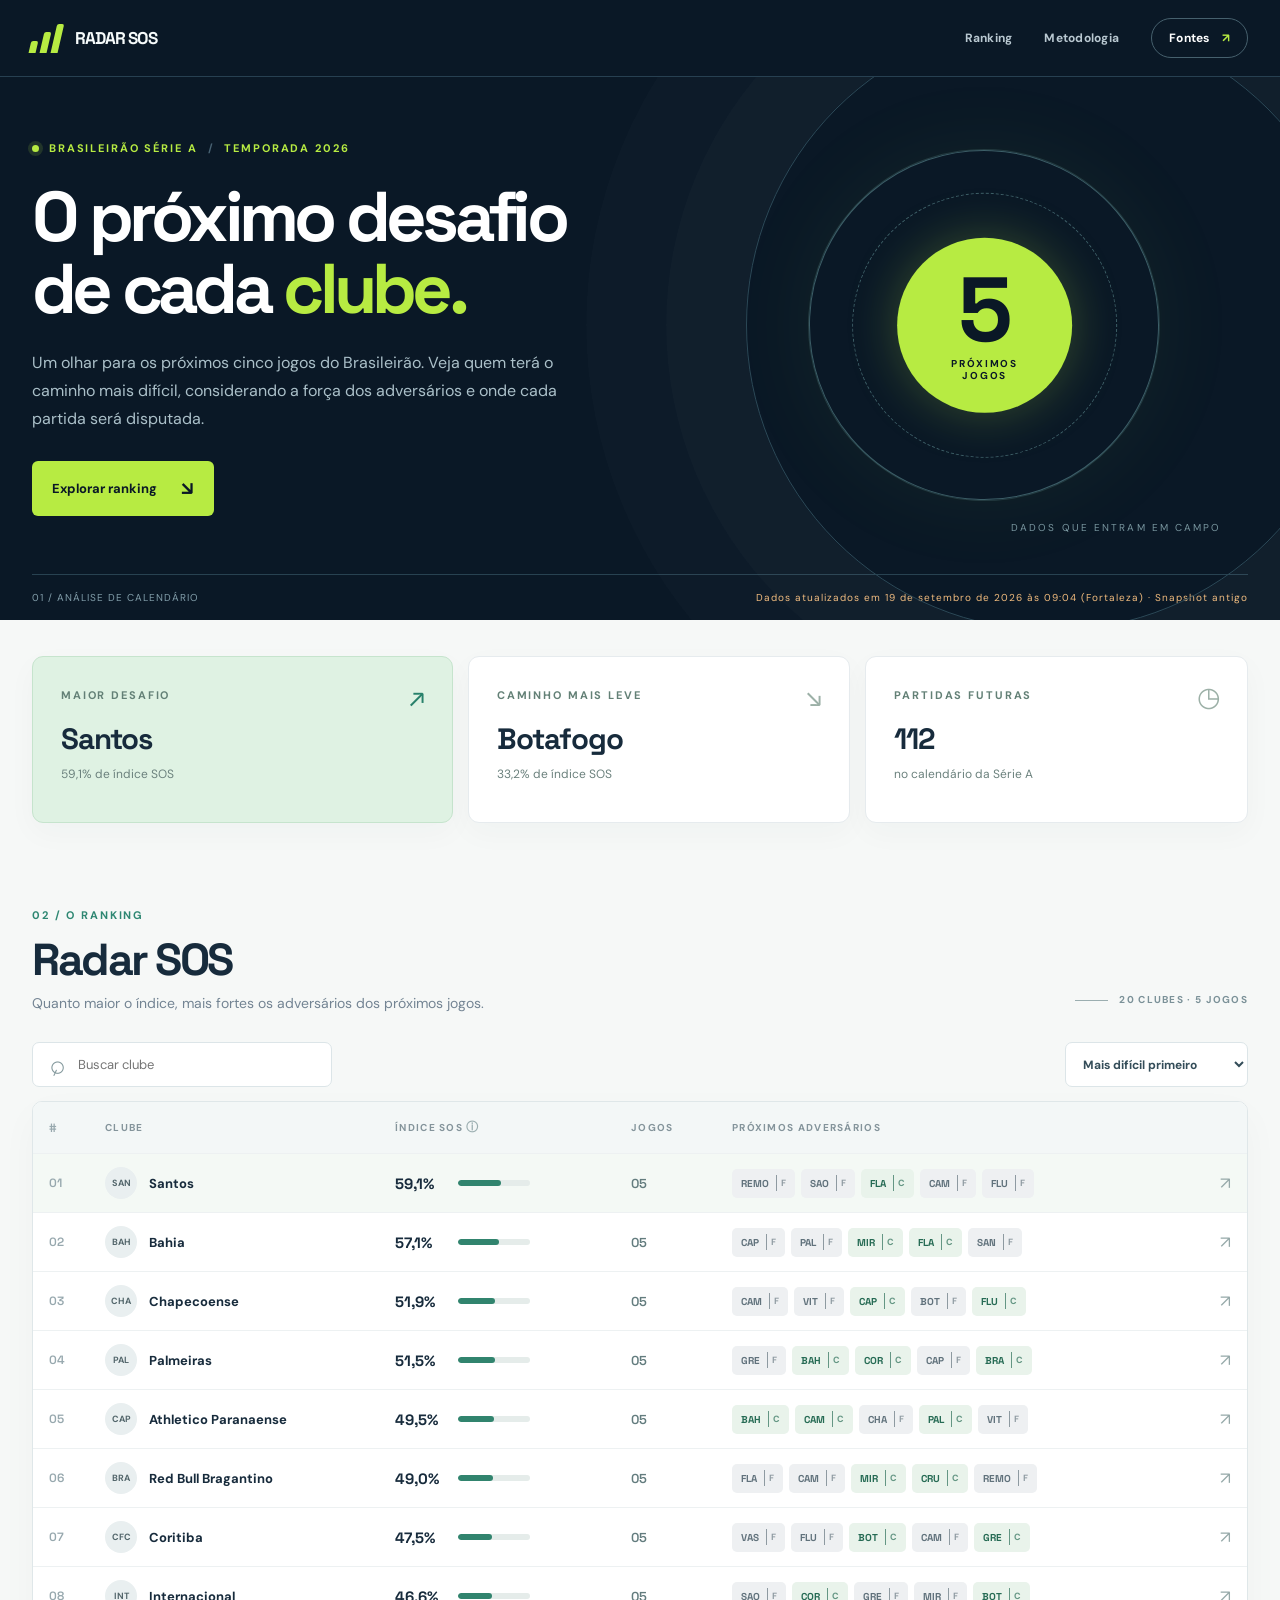
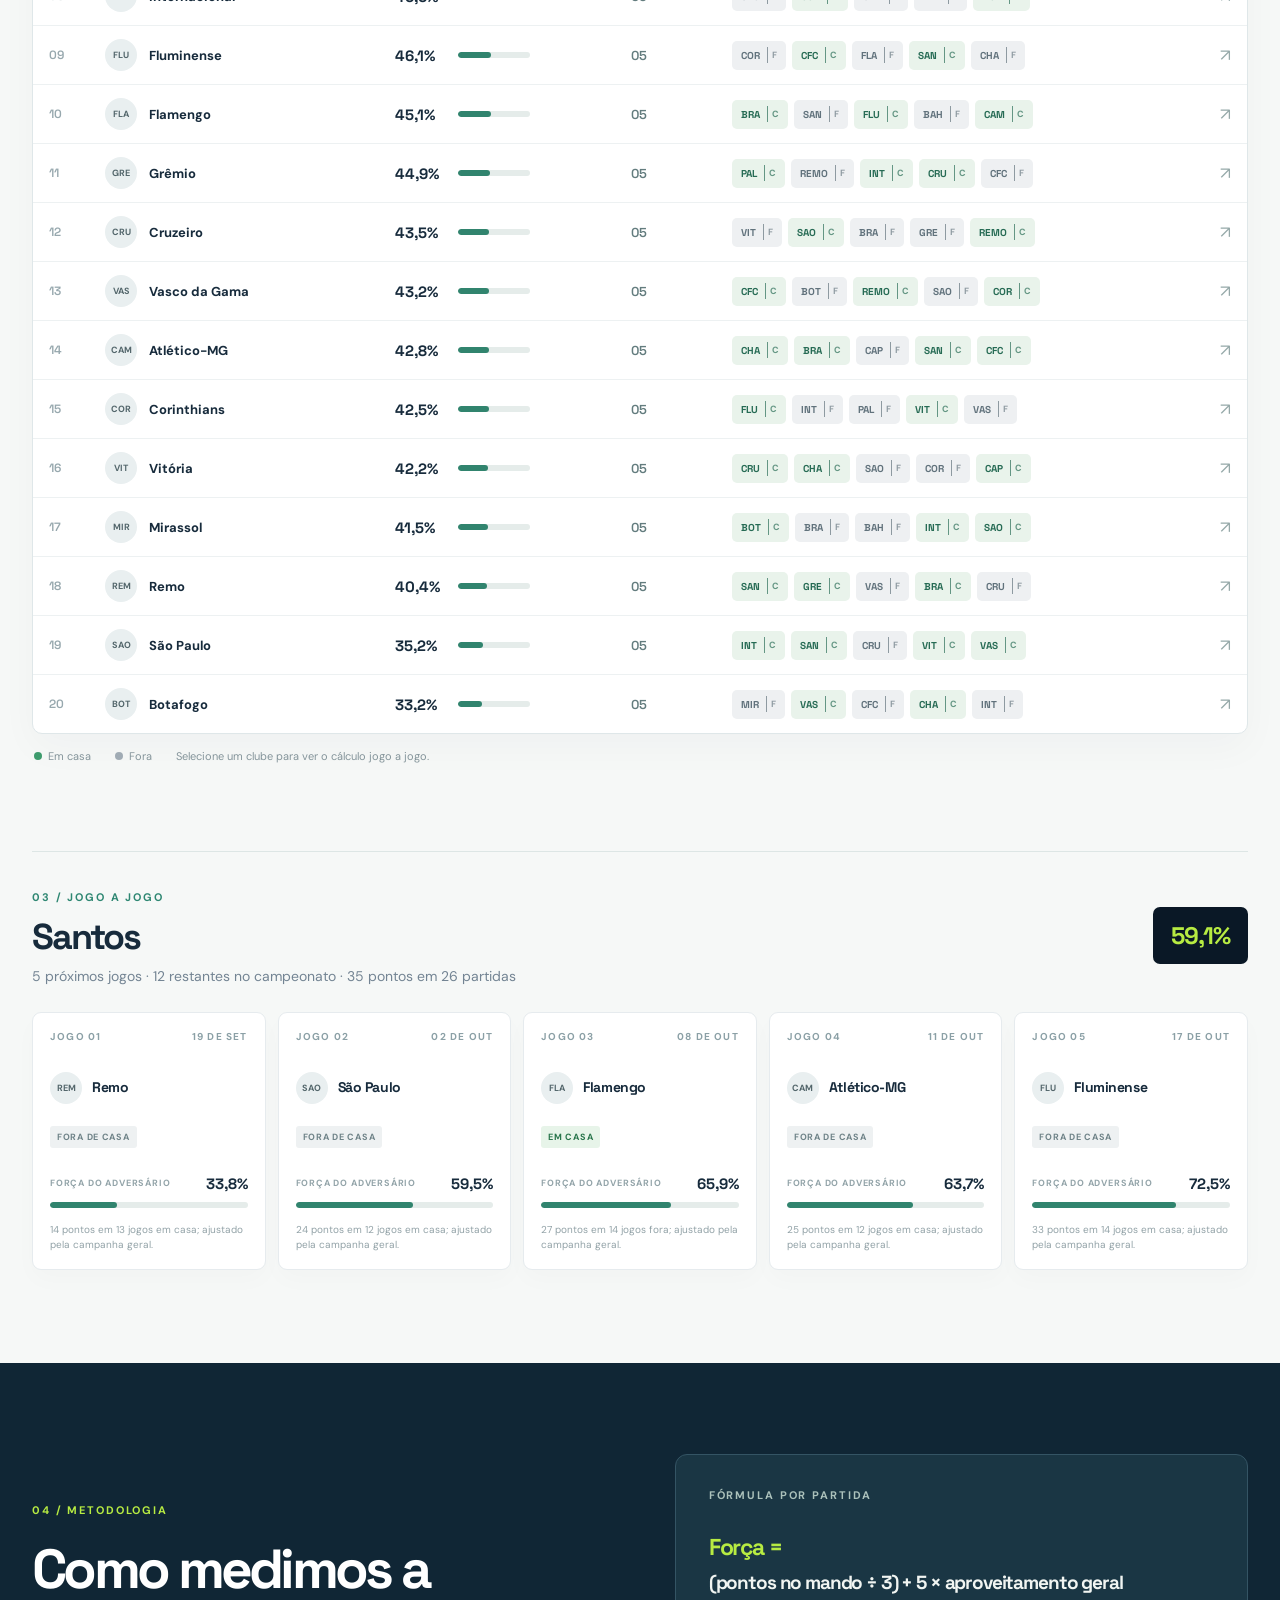
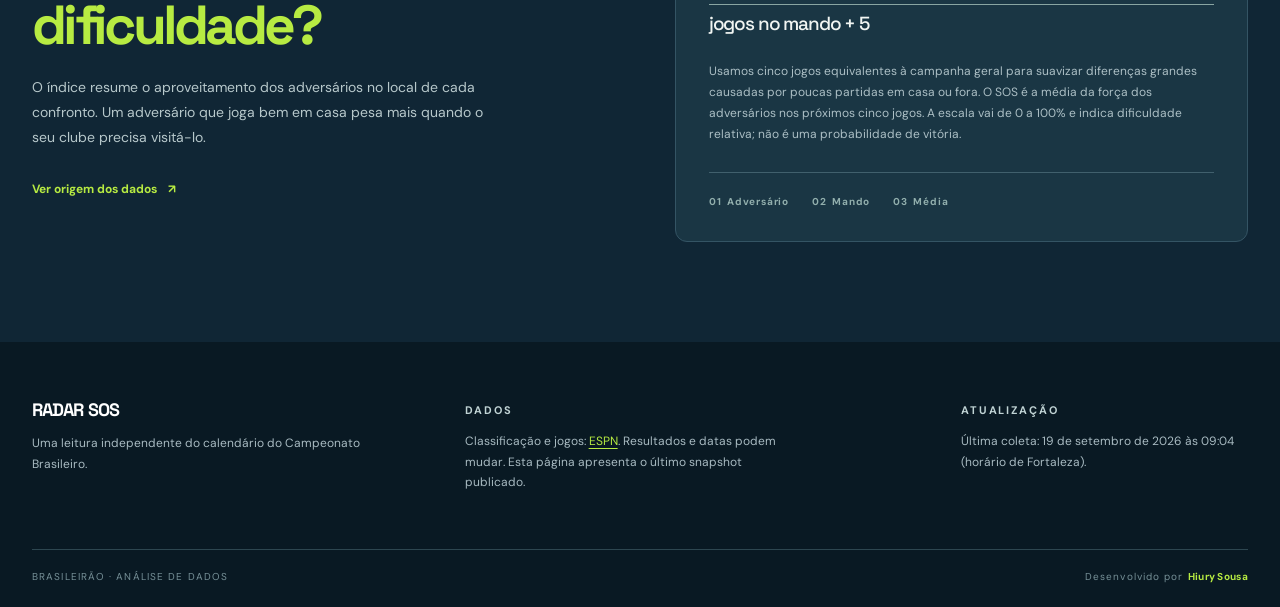
==== commit 6333b6f2: "refactor: renomeia projeto para Radar SOS e prepara deploy na Vercel - atualiza identidade visual, f" ====
--- a/index.html
+++ b/index.html
@@ -4,8 +4,8 @@
   <meta charset="utf-8">
   <meta name="viewport" content="width=device-width, initial-scale=1">
   <meta name="theme-color" content="#0a1826">
-  <meta name="description" content="Ranking de dificuldade dos próximos cinco jogos de cada clube do Brasileirão Série A, com dados da ESPN e ajuste por mando de campo.">
-  <title>Força da sequência | Brasileirão</title>
+  <meta name="description" content="Radar SOS: ranking de dificuldade dos próximos cinco jogos de cada clube do Brasileirão Série A, com dados da ESPN e ajuste por mando de campo.">
+  <title>Radar SOS | Brasileirão</title>
   <link rel="icon" type="image/svg+xml" href="favicon.svg">
   <link rel="preconnect" href="https://fonts.googleapis.com">
   <link rel="preconnect" href="https://fonts.gstatic.com" crossorigin>
@@ -16,7 +16,7 @@
 <body>
   <header class="site-header">
     <div class="shell header-inner">
-      <a class="brand" href="#top" aria-label="Força da sequência, início"><span class="brand-mark" aria-hidden="true"><i></i><i></i><i></i></span><span>FORÇA<span class="brand-accent">.</span>DA SEQUÊNCIA</span></a>
+      <a class="brand" href="#top" aria-label="Radar SOS, início"><span class="brand-mark" aria-hidden="true"><i></i><i></i><i></i></span><span>RADAR SOS</span></a>
       <nav aria-label="Navegação principal"><a href="#ranking">Ranking</a><a href="#metodologia">Metodologia</a><a class="source-link" href="#fontes">Fontes <span aria-hidden="true">↗</span></a></nav>
     </div>
   </header>
@@ -45,7 +45,7 @@
     </section>
 
     <section id="ranking" class="ranking-section shell">
-      <div class="section-heading"><div><span class="section-kicker">02 / O RANKING</span><h2>Força da sequência</h2><p>Quanto maior o índice, mais fortes os adversários dos próximos jogos.</p></div><div class="heading-aside"><span class="aside-line"></span> 20 CLUBES · 5 JOGOS</div></div>
+      <div class="section-heading"><div><span class="section-kicker">02 / O RANKING</span><h2>Radar SOS</h2><p>Quanto maior o índice, mais fortes os adversários dos próximos jogos.</p></div><div class="heading-aside"><span class="aside-line"></span> 20 CLUBES · 5 JOGOS</div></div>
       <div class="toolbar"><label class="search-box"><span aria-hidden="true">⌕</span><span class="sr-only">Buscar clube</span><input id="search" type="search" placeholder="Buscar clube" autocomplete="off"></label><label class="sort-box"><span class="sr-only">Ordenar ranking</span><select id="sort"><option value="hardest">Mais difícil primeiro</option><option value="easiest">Mais fácil primeiro</option></select></label></div>
       <div class="table-frame"><table><thead><tr><th class="rank-cell">#</th><th>CLUBE</th><th>ÍNDICE SOS <span title="Média da força dos adversários no local dos próximos cinco jogos">ⓘ</span></th><th>JOGOS</th><th>PRÓXIMOS ADVERSÁRIOS</th><th class="action-cell"></th></tr></thead><tbody id="ranking-body"><tr><td colspan="6" class="table-message">Carregando ranking…</td></tr></tbody></table></div>
       <p class="table-footnote"><span class="legend-item"><i class="legend-home"></i> Em casa</span><span class="legend-item"><i class="legend-away"></i> Fora</span><span>Selecione um clube para ver o cálculo jogo a jogo.</span></p>
@@ -57,6 +57,6 @@
     <section id="metodologia" class="method-section"><div class="shell method-grid"><div><span class="section-kicker">04 / METODOLOGIA</span><h2>Como medimos a<br><em>dificuldade?</em></h2><p>O índice resume o aproveitamento dos adversários no local de cada confronto. Um adversário que joga bem em casa pesa mais quando o seu clube precisa visitá-lo.</p><a href="#fontes">Ver origem dos dados <span aria-hidden="true">↗</span></a></div><div class="formula-panel"><div class="formula-label">FÓRMULA POR PARTIDA</div><div class="formula">Força = <span>(pontos no mando ÷ 3) + 5 × aproveitamento geral</span><b>jogos no mando + 5</b></div><p>Usamos cinco jogos equivalentes à campanha geral para suavizar diferenças grandes causadas por poucas partidas em casa ou fora. O SOS é a média da força dos adversários nos próximos cinco jogos. A escala vai de 0 a 100% e indica dificuldade relativa; não é uma probabilidade de vitória.</p><div class="formula-meta"><span>01&nbsp; Adversário</span><span>02&nbsp; Mando</span><span>03&nbsp; Média</span></div></div></div></section>
   </main>
 
-  <footer id="fontes"><div class="shell footer-grid"><div><span class="footer-brand">FORÇA<span>.</span>DA SEQUÊNCIA</span><p>Uma leitura independente do calendário do Campeonato Brasileiro.</p></div><div><span class="footer-label">DADOS</span><p>Classificação e jogos: <a id="standings-link" href="https://www.espn.com.br/futebol/classificacao/_/liga/bra.1" target="_blank" rel="noopener noreferrer">ESPN</a>. Resultados e datas podem mudar. Esta página apresenta o último snapshot publicado.</p></div><div><span class="footer-label">ATUALIZAÇÃO</span><p id="footer-updated">Carregando…</p></div></div><div class="shell footer-bottom"><span>BRASILEIRÃO · ANÁLISE DE DADOS</span><span>Desenvolvido por <a href="https://www.linkedin.com/in/hiurysousa/" target="_blank" rel="noopener noreferrer">Hiury Sousa</a></span></div></footer>
+  <footer id="fontes"><div class="shell footer-grid"><div><span class="footer-brand">RADAR SOS</span><p>Uma leitura independente do calendário do Campeonato Brasileiro.</p></div><div><span class="footer-label">DADOS</span><p>Classificação e jogos: <a id="standings-link" href="https://www.espn.com.br/futebol/classificacao/_/liga/bra.1" target="_blank" rel="noopener noreferrer">ESPN</a>. Resultados e datas podem mudar. Esta página apresenta o último snapshot publicado.</p></div><div><span class="footer-label">ATUALIZAÇÃO</span><p id="footer-updated">Carregando…</p></div></div><div class="shell footer-bottom"><span>BRASILEIRÃO · ANÁLISE DE DADOS</span><span>Desenvolvido por <a href="https://www.linkedin.com/in/hiurysousa/" target="_blank" rel="noopener noreferrer">Hiury Sousa</a></span></div></footer>
 </body>
 </html>
--- a/assets/style.css
+++ b/assets/style.css
@@ -1,7 +1,7 @@
 :root{--navy:#0a1826;--navy-2:#102336;--ink:#172b3c;--muted:#738493;--line:#e6ebee;--paper:#f6f8f7;--green:#b7eb42;--teal:#176f69;--white:#fff}
 *{box-sizing:border-box}html{scroll-behavior:smooth}body{margin:0;background:var(--paper);color:var(--ink);font-family:'DM Sans',sans-serif}button,input,select{font:inherit}a{color:inherit;text-decoration:none}.shell{width:min(1240px,calc(100% - 64px));margin:auto}.sr-only{position:absolute;width:1px;height:1px;padding:0;margin:-1px;overflow:hidden;clip:rect(0,0,0,0);white-space:nowrap;border:0}
-.site-header{background:var(--navy);color:#f6fbfb;border-bottom:1px solid #274051}.header-inner{height:76px;display:flex;align-items:center;justify-content:space-between;gap:24px}.brand{display:flex;align-items:center;gap:13px;font-family:'Space Grotesk',sans-serif;font-weight:700;font-size:17px;letter-spacing:-.055em;white-space:nowrap}.brand-accent,.footer-brand span{color:var(--green)}.brand-mark{width:30px;height:30px;display:flex;align-items:flex-end;gap:4px;transform:skew(-13deg)}.brand-mark i{display:block;width:7px;background:var(--green);border-radius:2px 2px 0 0}.brand-mark i:nth-child(1){height:12px}.brand-mark i:nth-child(2){height:21px}.brand-mark i:nth-child(3){height:29px}.site-header nav{display:flex;align-items:center;gap:32px;font-size:12px;font-weight:700;letter-spacing:.02em}.site-header nav a{color:#b9c8d1;transition:color .2s}.site-header nav a:hover{color:var(--green)}.site-header nav .source-link{border:1px solid #46606d;border-radius:99px;padding:11px 17px;color:white}.source-link span{margin-left:9px;color:var(--green)}
-.hero{background:var(--navy);color:var(--white);overflow:hidden}.hero-grid{min-height:480px;display:grid;grid-template-columns:1.3fr 1fr;align-items:center;position:relative}.hero-copy{padding:64px 0 58px;position:relative;z-index:2}.eyebrow,.section-kicker,.stat-kicker,.formula-label,.footer-label{font-size:11px;letter-spacing:.17em;font-weight:700}.eyebrow{display:flex;align-items:center;gap:10px;color:var(--green)}.eyebrow-divider{color:#486273}.live-dot{height:7px;width:7px;border-radius:50%;background:var(--green);box-shadow:0 0 0 4px #b7eb4222}.hero h1,.method-section h2{font:700 clamp(46px,5.5vw,78px)/1.02 'Space Grotesk',sans-serif;letter-spacing:-.067em;margin:27px 0 23px}.hero h1 em,.method-section h2 em{font-style:normal;color:var(--green)}.hero-copy>p{font-size:16px;line-height:1.75;color:#abc0c9;max-width:580px;margin:0 0 28px}.primary-link{background:var(--green);color:var(--navy);border-radius:6px;padding:15px 20px;display:inline-flex;gap:24px;align-items:center;font-weight:700;font-size:13px;transition:transform .2s,background .2s}.primary-link:hover{transform:translateY(-2px);background:#c9fa64}.primary-link span{font-size:19px}.hero-visual{height:100%;min-height:400px;position:relative;display:grid;place-items:center}.hero-visual:before{content:'';position:absolute;width:610px;height:610px;border:1px solid #2c4957;border-radius:50%;left:5%;top:50%;transform:translateY(-50%);box-shadow:0 0 0 80px #ffffff04,0 0 0 160px #ffffff03}.pitch{border:1px solid #3c5e67;border-radius:50%;display:grid;place-items:center}.pitch-outer{width:350px;height:350px;transform:rotate(-19deg);box-shadow:0 0 0 1px #44666a66,0 0 90px #9adc3b10}.pitch-middle{width:265px;height:265px;border-style:dashed}.pitch-inner{width:175px;height:175px;background:var(--green);color:var(--navy);display:flex;flex-direction:column;justify-content:center;align-items:center;transform:rotate(19deg);border:none;box-shadow:0 0 50px #b7eb4240}.pitch-inner span{font:700 91px/.9 'Space Grotesk',sans-serif;letter-spacing:-.1em}.pitch-inner small{font-size:10px;line-height:1.2;letter-spacing:.19em;font-weight:700;text-align:center;margin-top:7px}.visual-caption{position:absolute;bottom:40px;right:5%;font-size:10px;color:#78959e;letter-spacing:.21em}.hero-bottom{height:46px;border-top:1px solid #284251;display:flex;align-items:center;justify-content:space-between;color:#829eaa;font-size:10px;letter-spacing:.1em}.hero-bottom .stale{color:#f1bb7d}
+.site-header{background:var(--navy);color:#f6fbfb;border-bottom:1px solid #274051}.header-inner{height:76px;display:flex;align-items:center;justify-content:space-between;gap:24px}.brand{display:flex;align-items:center;gap:13px;font-family:'Space Grotesk',sans-serif;font-weight:700;font-size:17px;letter-spacing:-.055em;white-space:nowrap}.brand-mark{width:30px;height:30px;display:flex;align-items:flex-end;gap:4px;transform:skew(-13deg)}.brand-mark i{display:block;width:7px;background:var(--green);border-radius:2px 2px 0 0}.brand-mark i:nth-child(1){height:12px}.brand-mark i:nth-child(2){height:21px}.brand-mark i:nth-child(3){height:29px}.site-header nav{display:flex;align-items:center;gap:32px;font-size:12px;font-weight:700;letter-spacing:.02em}.site-header nav a{color:#b9c8d1;transition:color .2s}.site-header nav a:hover{color:var(--green)}.site-header nav .source-link{border:1px solid #46606d;border-radius:99px;padding:11px 17px;color:white}.source-link span{margin-left:9px;color:var(--green)}
+.hero{background:var(--navy);color:var(--white);overflow:hidden}.hero-grid{min-height:480px;display:grid;grid-template-columns:1.3fr 1fr;align-items:center;position:relative}.hero-copy{padding:64px 0 58px;position:relative;z-index:2}.eyebrow,.section-kicker,.stat-kicker,.formula-label,.footer-label{font-size:11px;letter-spacing:.17em;font-weight:700}.eyebrow{display:flex;align-items:center;gap:10px;color:var(--green)}.eyebrow-divider{color:#486273}.live-dot{height:7px;width:7px;border-radius:50%;background:var(--green);box-shadow:0 0 0 4px #b7eb4222}.hero h1,.method-section h2{font:700 clamp(46px,5.5vw,78px)/1.02 'Space Grotesk',sans-serif;letter-spacing:-.067em;margin:27px 0 23px}.hero h1 em,.method-section h2 em{font-style:normal;color:var(--green)}.hero-copy>p{font-size:16px;line-height:1.75;color:#abc0c9;max-width:580px;margin:0 0 28px}.primary-link{background:var(--green);color:var(--navy);border-radius:6px;padding:15px 20px;display:inline-flex;gap:24px;align-items:center;font-weight:700;font-size:13px;transition:transform .2s,background .2s}.primary-link:hover{transform:translateY(-2px);background:#c9fa64}.primary-link span{font-size:19px}.hero-visual{height:100%;min-height:400px;position:relative;display:grid;place-items:center}.hero-visual:before{content:'';position:absolute;width:610px;height:610px;border:1px solid #2c4957;border-radius:50%;left:5%;top:50%;transform:translateY(-50%);box-shadow:0 0 0 80px #ffffff04,0 0 0 160px #ffffff03}.pitch{border:1px solid #3c5e67;border-radius:50%;display:grid;place-items:center}.pitch-outer{width:350px;height:350px;transform:rotate(-19deg);box-shadow:0 0 0 1px #44666a66,0 0 90px #9adc3b10}.pitch-middle{width:265px;height:265px;border-style:dashed}.pitch-inner{width:175px;height:175px;background:var(--green);color:var(--navy);display:flex;flex-direction:column;justify-content:center;align-items:center;transform:rotate(19deg);border:none;box-shadow:0 0 50px #b7eb4240}.pitch-inner span{width:100%;font:700 91px/.9 'Space Grotesk',sans-serif;font-variant-numeric:tabular-nums;letter-spacing:0;text-align:center}.pitch-inner small{font-size:10px;line-height:1.2;letter-spacing:.19em;font-weight:700;text-align:center;margin-top:7px}.visual-caption{position:absolute;bottom:40px;right:5%;font-size:10px;color:#78959e;letter-spacing:.21em}.hero-bottom{height:46px;border-top:1px solid #284251;display:flex;align-items:center;justify-content:space-between;color:#829eaa;font-size:10px;letter-spacing:.1em}.hero-bottom .stale{color:#f1bb7d}
 .overview{display:grid;grid-template-columns:1.1fr 1fr 1fr;gap:15px;margin-top:36px;margin-bottom:80px}.overview-card{background:#fff;border:1px solid var(--line);border-radius:11px;padding:26px 28px 25px;min-height:167px;position:relative;box-shadow:0 10px 30px #1b354508}.overview-lead{background:#dff2e3;border-color:#c6e4cd}.stat-kicker{color:#638076}.stat-value{font:700 clamp(22px,2.3vw,30px)/1.2 'Space Grotesk',sans-serif;letter-spacing:-.04em;margin:18px 0 5px;max-width:90%}.stat-note{font-size:12px;color:#6b817d}.stat-icon{position:absolute;right:26px;top:22px;color:#9cb0a7;font-size:27px;font-family:'Space Grotesk',sans-serif}.overview-lead .stat-icon{color:#28816b}
 .ranking-section{padding-bottom:88px;scroll-margin-top:28px}.section-heading{display:flex;justify-content:space-between;align-items:end;margin-bottom:28px}.section-kicker{color:#2e8772}.section-heading h2,.detail-heading h2{font:700 clamp(31px,3.5vw,46px)/1.08 'Space Grotesk',sans-serif;letter-spacing:-.055em;margin:12px 0 9px}.section-heading p,.detail-heading p{color:var(--muted);font-size:14px;margin:0;line-height:1.5}.heading-aside{font-size:10px;letter-spacing:.13em;font-weight:700;color:#7b9198;white-space:nowrap;padding-bottom:8px}.aside-line{display:inline-block;width:33px;height:1px;background:#9baeb0;vertical-align:middle;margin-right:8px}.toolbar{display:flex;justify-content:space-between;gap:12px;margin-bottom:14px}.search-box,.sort-box{background:#fff;border:1px solid #dce5e8;border-radius:7px;display:flex;align-items:center;height:45px}.search-box{width:300px;padding:0 15px;gap:12px}.search-box span[aria-hidden]{font-size:27px;line-height:1;color:#84999d;transform:rotate(-20deg)}.search-box input{border:0;outline:0;min-width:0;width:100%;font-size:13px;background:transparent;color:var(--ink)}.search-box:focus-within,.sort-box:focus-within{outline:2px solid #76b799;outline-offset:1px}.sort-box select{height:100%;padding:0 34px 0 13px;border:0;outline:0;background:transparent;font-size:12px;font-weight:700;color:#344d59;cursor:pointer}.table-frame{border:1px solid #dfe7e9;background:white;border-radius:10px;overflow-x:auto;box-shadow:0 14px 38px #162b3b08}table{border-collapse:collapse;width:100%;min-width:920px}thead{background:#f3f7f7}th{text-align:left;font-size:10px;letter-spacing:.13em;color:#84949b;font-weight:700;padding:17px 16px;white-space:nowrap}th:nth-child(2){min-width:210px}th:nth-child(3){min-width:174px}th:nth-child(5){min-width:360px}th span{letter-spacing:0;font-size:12px;color:#9baeb0}tbody tr{border-top:1px solid #edf1f2;transition:background .15s}tbody tr:hover,tbody tr.selected{background:#f4f9f5}td{padding:13px 16px;font-size:13px}.rank-cell{width:56px;color:#97a8ae;font:600 12px 'Space Grotesk',sans-serif}.team-button{border:0;background:transparent;cursor:pointer;display:flex;align-items:center;gap:12px;text-align:left;padding:0;color:var(--ink);font-weight:700;max-width:100%}.team-button:hover span:last-child{text-decoration:underline;text-decoration-color:#73b78d;text-underline-offset:3px}.team-badge{height:32px;width:32px;flex:0 0 32px;display:grid;place-items:center;background:#e9eff0;border-radius:50%;font-size:9px;font-weight:700;color:#53666b;position:relative;overflow:hidden}.team-badge img{height:28px;width:28px;object-fit:contain;position:absolute;background:#e9eff0}.score-cell{display:flex;align-items:center;gap:12px}.score-cell strong{font:700 15px 'Space Grotesk',sans-serif;min-width:51px}.score-track,.game-track{display:block;background:#e5ecea;height:6px;border-radius:5px;overflow:hidden}.score-track{width:72px}.score-fill,.game-track span{display:block;height:100%;background:#31846e;border-radius:5px}.games-count{font:600 13px 'Space Grotesk',sans-serif;color:#637c7e}.opponent-list{display:flex;gap:6px;white-space:nowrap}.opponent-chip{height:29px;display:flex;align-items:center;border-radius:5px;background:#e9f3eb;color:#266b54;padding:0 5px 0 9px;gap:7px}.opponent-chip.away{background:#eef0f2;color:#61727c}.opponent-chip b{font:700 10px 'Space Grotesk',sans-serif}.opponent-chip small{font:700 9px 'DM Sans',sans-serif;opacity:.68;padding:2px 4px;border-left:1px solid currentColor}.action-cell{width:34px;color:#96a9a9}.row-arrow{font-size:17px}.table-message{text-align:center;padding:42px;color:#71838b}.table-footnote{margin:15px 2px 0;color:#84949a;display:flex;gap:24px;align-items:center;font-size:11px;flex-wrap:wrap}.legend-item{display:inline-flex;align-items:center;gap:6px}.legend-item i{width:8px;height:8px;display:inline-block;border-radius:50%}.legend-home{background:#3d9b6d}.legend-away{background:#a0abb4}.page-error{background:#fff1e8;color:#8a3a19;padding:16px;border-radius:7px;margin-top:16px;font-size:13px;line-height:1.5}
 .detail-section{padding:33px 0 93px;border-top:1px solid #dde6e5;scroll-margin-top:26px}.detail-heading{display:flex;justify-content:space-between;align-items:center;gap:20px;margin-bottom:25px}.detail-heading h2{font-size:36px}.detail-score{background:var(--navy);color:var(--green);font:700 24px 'Space Grotesk',sans-serif;letter-spacing:-.04em;border-radius:7px;padding:13px 18px}.game-grid{display:grid;grid-template-columns:repeat(5,minmax(0,1fr));gap:12px}.game-card{min-width:0;background:white;border:1px solid var(--line);border-radius:9px;padding:17px;box-shadow:0 10px 25px #1a3b4805}.game-top{display:flex;justify-content:space-between;color:#8ba0a6;font-size:10px;letter-spacing:.12em;font-weight:700}.game-opponent{display:flex;align-items:center;gap:10px;margin:25px 0 16px;min-height:40px}.game-opponent strong{font:700 14px/1.2 'Space Grotesk',sans-serif;letter-spacing:-.03em}.venue-tag{font-size:9px;letter-spacing:.08em;font-weight:700;padding:5px 7px;background:#e7f4e9;border-radius:3px;color:#28754b}.venue-tag.away{background:#eef1f2;color:#6f8388}.game-score{display:flex;justify-content:space-between;align-items:center;gap:8px;margin-top:29px}.game-score span{font-size:9px;line-height:1.2;letter-spacing:.09em;font-weight:700;color:#93a4a9}.game-score b{font:700 15px 'Space Grotesk',sans-serif}.game-track{margin-top:9px}.game-explanation{font-size:10px;line-height:1.5;color:#92a2a7;margin:14px 0 0}.no-games{font-size:14px;color:var(--muted)}
